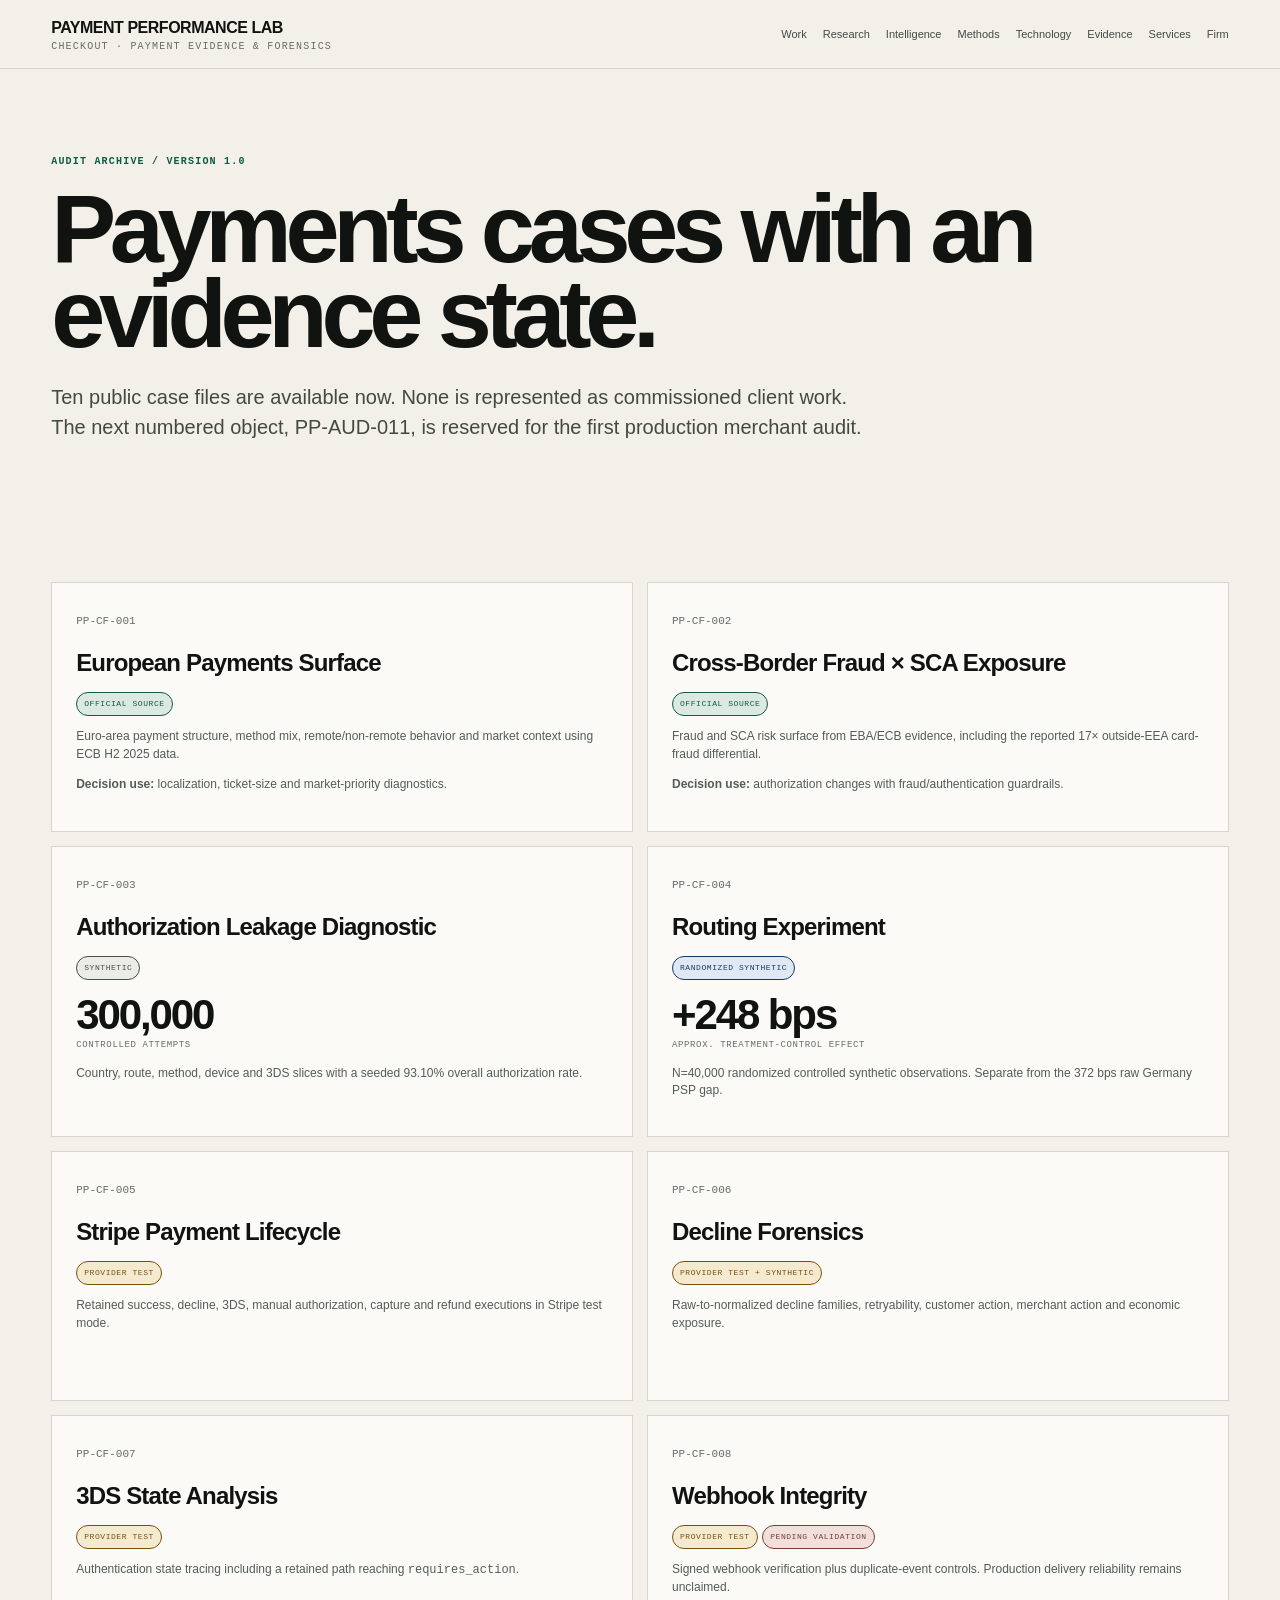
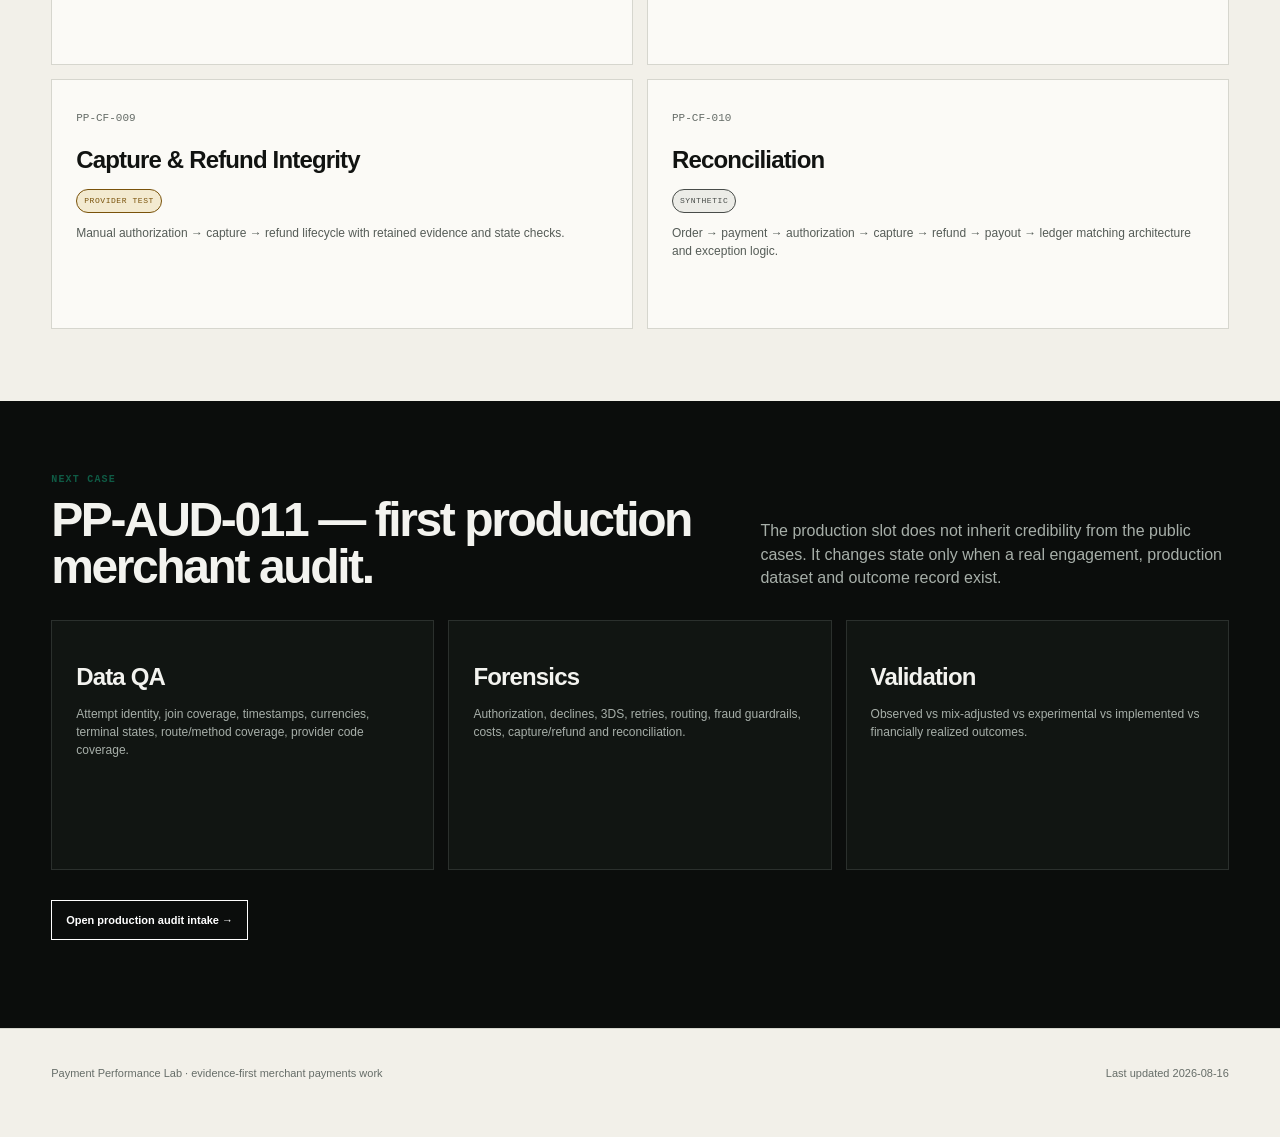
==== audits.html @ 0ae93408 "add public audit archive" ====
<!doctype html><html lang="en"><head><meta charset="utf-8"><meta name="viewport" content="width=device-width,initial-scale=1"><title>Audit Archive — Payment Performance Lab</title><link rel="stylesheet" href="assets/site.css"></head><body><header class="top"><div class="shell"><a class="brand" href="index.html">PAYMENT PERFORMANCE LAB<small>CHECKOUT · PAYMENT EVIDENCE & FORENSICS</small></a><nav class="nav"><a href="audits.html">Work</a><a href="research.html">Research</a><a href="intelligence.html">Intelligence</a><a href="methods.html">Methods</a><a href="technology.html">Technology</a><a href="evidence.html">Evidence</a><a href="services.html">Services</a><a href="firm.html">Firm</a></nav></div></header><main><section class="hero shell"><div class="eyebrow">Audit archive / version 1.0</div><h1>Payments cases with an evidence state.</h1><p>Ten public case files are available now. None is represented as commissioned client work. The next numbered object, PP-AUD-011, is reserved for the first production merchant audit.</p></section><section class="section"><div class="shell"><div class="grid2"><article class="card"><span class="case-id">PP-CF-001</span><h3>European Payments Surface</h3><span class="tag official">OFFICIAL SOURCE</span><p>Euro-area payment structure, method mix, remote/non-remote behavior and market context using ECB H2 2025 data.</p><p><b>Decision use:</b> localization, ticket-size and market-priority diagnostics.</p></article><article class="card"><span class="case-id">PP-CF-002</span><h3>Cross-Border Fraud × SCA Exposure</h3><span class="tag official">OFFICIAL SOURCE</span><p>Fraud and SCA risk surface from EBA/ECB evidence, including the reported 17× outside-EEA card-fraud differential.</p><p><b>Decision use:</b> authorization changes with fraud/authentication guardrails.</p></article><article class="card"><span class="case-id">PP-CF-003</span><h3>Authorization Leakage Diagnostic</h3><span class="tag synthetic">SYNTHETIC</span><div class="metric">300,000</div><div class="meta">controlled attempts</div><p>Country, route, method, device and 3DS slices with a seeded 93.10% overall authorization rate.</p></article><article class="card"><span class="case-id">PP-CF-004</span><h3>Routing Experiment</h3><span class="tag randomized">RANDOMIZED SYNTHETIC</span><div class="metric">+248 bps</div><div class="meta">approx. treatment-control effect</div><p>N=40,000 randomized controlled synthetic observations. Separate from the 372 bps raw Germany PSP gap.</p></article><article class="card"><span class="case-id">PP-CF-005</span><h3>Stripe Payment Lifecycle</h3><span class="tag provider">PROVIDER TEST</span><p>Retained success, decline, 3DS, manual authorization, capture and refund executions in Stripe test mode.</p></article><article class="card"><span class="case-id">PP-CF-006</span><h3>Decline Forensics</h3><span class="tag provider">PROVIDER TEST + SYNTHETIC</span><p>Raw-to-normalized decline families, retryability, customer action, merchant action and economic exposure.</p></article><article class="card"><span class="case-id">PP-CF-007</span><h3>3DS State Analysis</h3><span class="tag provider">PROVIDER TEST</span><p>Authentication state tracing including a retained path reaching <code>requires_action</code>.</p></article><article class="card"><span class="case-id">PP-CF-008</span><h3>Webhook Integrity</h3><span class="tag provider">PROVIDER TEST</span> <span class="tag pending">PENDING VALIDATION</span><p>Signed webhook verification plus duplicate-event controls. Production delivery reliability remains unclaimed.</p></article><article class="card"><span class="case-id">PP-CF-009</span><h3>Capture & Refund Integrity</h3><span class="tag provider">PROVIDER TEST</span><p>Manual authorization → capture → refund lifecycle with retained evidence and state checks.</p></article><article class="card"><span class="case-id">PP-CF-010</span><h3>Reconciliation</h3><span class="tag synthetic">SYNTHETIC</span><p>Order → payment → authorization → capture → refund → payout → ledger matching architecture and exception logic.</p></article></div></div></section><section class="section dark"><div class="shell"><div class="section-head"><div><div class="eyebrow">Next case</div><h2>PP-AUD-011 — first production merchant audit.</h2></div><p>The production slot does not inherit credibility from the public cases. It changes state only when a real engagement, production dataset and outcome record exist.</p></div><div class="grid3"><article class="card"><h3>Data QA</h3><p>Attempt identity, join coverage, timestamps, currencies, terminal states, route/method coverage, provider code coverage.</p></article><article class="card"><h3>Forensics</h3><p>Authorization, declines, 3DS, retries, routing, fraud guardrails, costs, capture/refund and reconciliation.</p></article><article class="card"><h3>Validation</h3><p>Observed vs mix-adjusted vs experimental vs implemented vs financially realized outcomes.</p></article></div><p style="margin-top:24px"><a class="button" style="border-color:white;color:white" href="PRODUCTION_AUDIT_INTAKE.md">Open production audit intake →</a></p></div></section></main><footer class="footer"><div class="shell"><span>Payment Performance Lab · evidence-first merchant payments work</span><span>Last updated 2026-08-16</span></div></footer></body></html>
---- assets/site.css ----
:root{--bg:#f2f0e9;--paper:#fbfaf6;--ink:#111311;--muted:#666d68;--line:#d6d6ce;--green:#0f5b45;--green2:#dce9e2;--blue:#173b66;--blue2:#dfe8f3;--amber:#79520a;--amber2:#f3ead0;--red:#783e36;--red2:#f1dfdc;--black:#0b0d0c}*{box-sizing:border-box}html{scroll-behavior:smooth}body{margin:0;background:var(--bg);color:var(--ink);font-family:Arial,Helvetica,sans-serif;line-height:1.48}a{color:inherit}.shell{width:min(1240px,92vw);margin:auto}.mono,.tag,.eyebrow,.meta,th{font-family:"Courier New",Courier,monospace}.top{position:sticky;top:0;z-index:20;background:rgba(242,240,233,.95);backdrop-filter:blur(12px);border-bottom:1px solid var(--line)}.top .shell{min-height:68px;display:flex;align-items:center;justify-content:space-between;gap:20px}.brand{text-decoration:none;font-weight:800;letter-spacing:-.03em}.brand small{display:block;font:10px "Courier New",monospace;letter-spacing:.12em;color:var(--muted);margin-top:2px}.nav{display:flex;gap:16px;align-items:center;flex-wrap:wrap}.nav a{font-size:11px;text-decoration:none;color:#444a46}.nav a:hover{text-decoration:underline}.hero{padding:86px 0 48px}.eyebrow{font-size:10px;letter-spacing:.12em;text-transform:uppercase;color:var(--green);font-weight:700}.hero h1{font-size:clamp(52px,7.6vw,104px);line-height:.88;letter-spacing:-.065em;margin:16px 0 26px;max-width:1050px}.hero p{max-width:820px;font-size:20px;color:#434944}.button{display:inline-block;border:1px solid var(--ink);padding:11px 14px;text-decoration:none;font-size:11px;font-weight:700;margin:6px 8px 0 0}.button.dark{background:var(--ink);color:white}.section{padding:72px 0}.section-head{display:grid;grid-template-columns:1fr .7fr;gap:40px;align-items:end;margin-bottom:30px}.section-head h2{font-size:48px;line-height:.98;letter-spacing:-.05em;margin:8px 0 0}.section-head p{margin:0;color:var(--muted)}.score{display:grid;grid-template-columns:repeat(5,1fr);border:1px solid var(--line);background:var(--paper)}.score article{padding:20px;border-right:1px solid var(--line)}.score article:last-child{border-right:0}.score strong{font-size:28px;display:block;letter-spacing:-.04em}.score span{display:block;font-size:11px;color:var(--muted);margin:4px 0 10px}.tag{display:inline-flex;border:1px solid currentColor;border-radius:999px;padding:5px 7px;font-size:8px;letter-spacing:.07em;text-transform:uppercase}.official{color:var(--green);background:var(--green2)}.provider{color:var(--amber);background:var(--amber2)}.synthetic{color:#484c49;background:#ecece7}.randomized{color:var(--blue);background:var(--blue2)}.pending{color:var(--red);background:var(--red2)}.grid2{display:grid;grid-template-columns:repeat(2,1fr);gap:14px}.grid3{display:grid;grid-template-columns:repeat(3,1fr);gap:14px}.card{border:1px solid var(--line);background:var(--paper);padding:24px;min-height:250px}.card h3{font-size:24px;letter-spacing:-.035em;margin:14px 0 9px}.card p,.card li{font-size:12px;color:#555c57}.card ul{padding-left:17px}.case-id{font:11px "Courier New",monospace;color:var(--muted)}.metric{font-size:42px;letter-spacing:-.05em;font-weight:800;line-height:1;margin:14px 0 3px}.meta{font-size:9px;color:var(--muted);text-transform:uppercase;letter-spacing:.07em}.dark{background:var(--black);color:#f3f3ef}.dark .section-head p,.dark p,.dark li{color:#a7afa9}.dark .card{background:#111512;border-color:#2b302d}.table-wrap{overflow:auto;border:1px solid var(--line);background:var(--paper)}table{border-collapse:collapse;width:100%;min-width:820px}th,td{padding:13px;border-bottom:1px solid var(--line);text-align:left;vertical-align:top;font-size:11px}th{font-size:9px;letter-spacing:.08em;background:#efeee8;color:var(--muted)}.footer{padding:36px 0 56px;border-top:1px solid var(--line);font-size:11px;color:var(--muted)}.footer .shell{display:flex;justify-content:space-between;gap:20px;flex-wrap:wrap}@media(max-width:900px){.section-head,.grid2,.grid3{grid-template-columns:1fr}.score{grid-template-columns:repeat(2,1fr)}.nav{display:none}}@media(max-width:560px){.score{grid-template-columns:1fr}.hero h1{font-size:56px}.section-head h2{font-size:38px}}
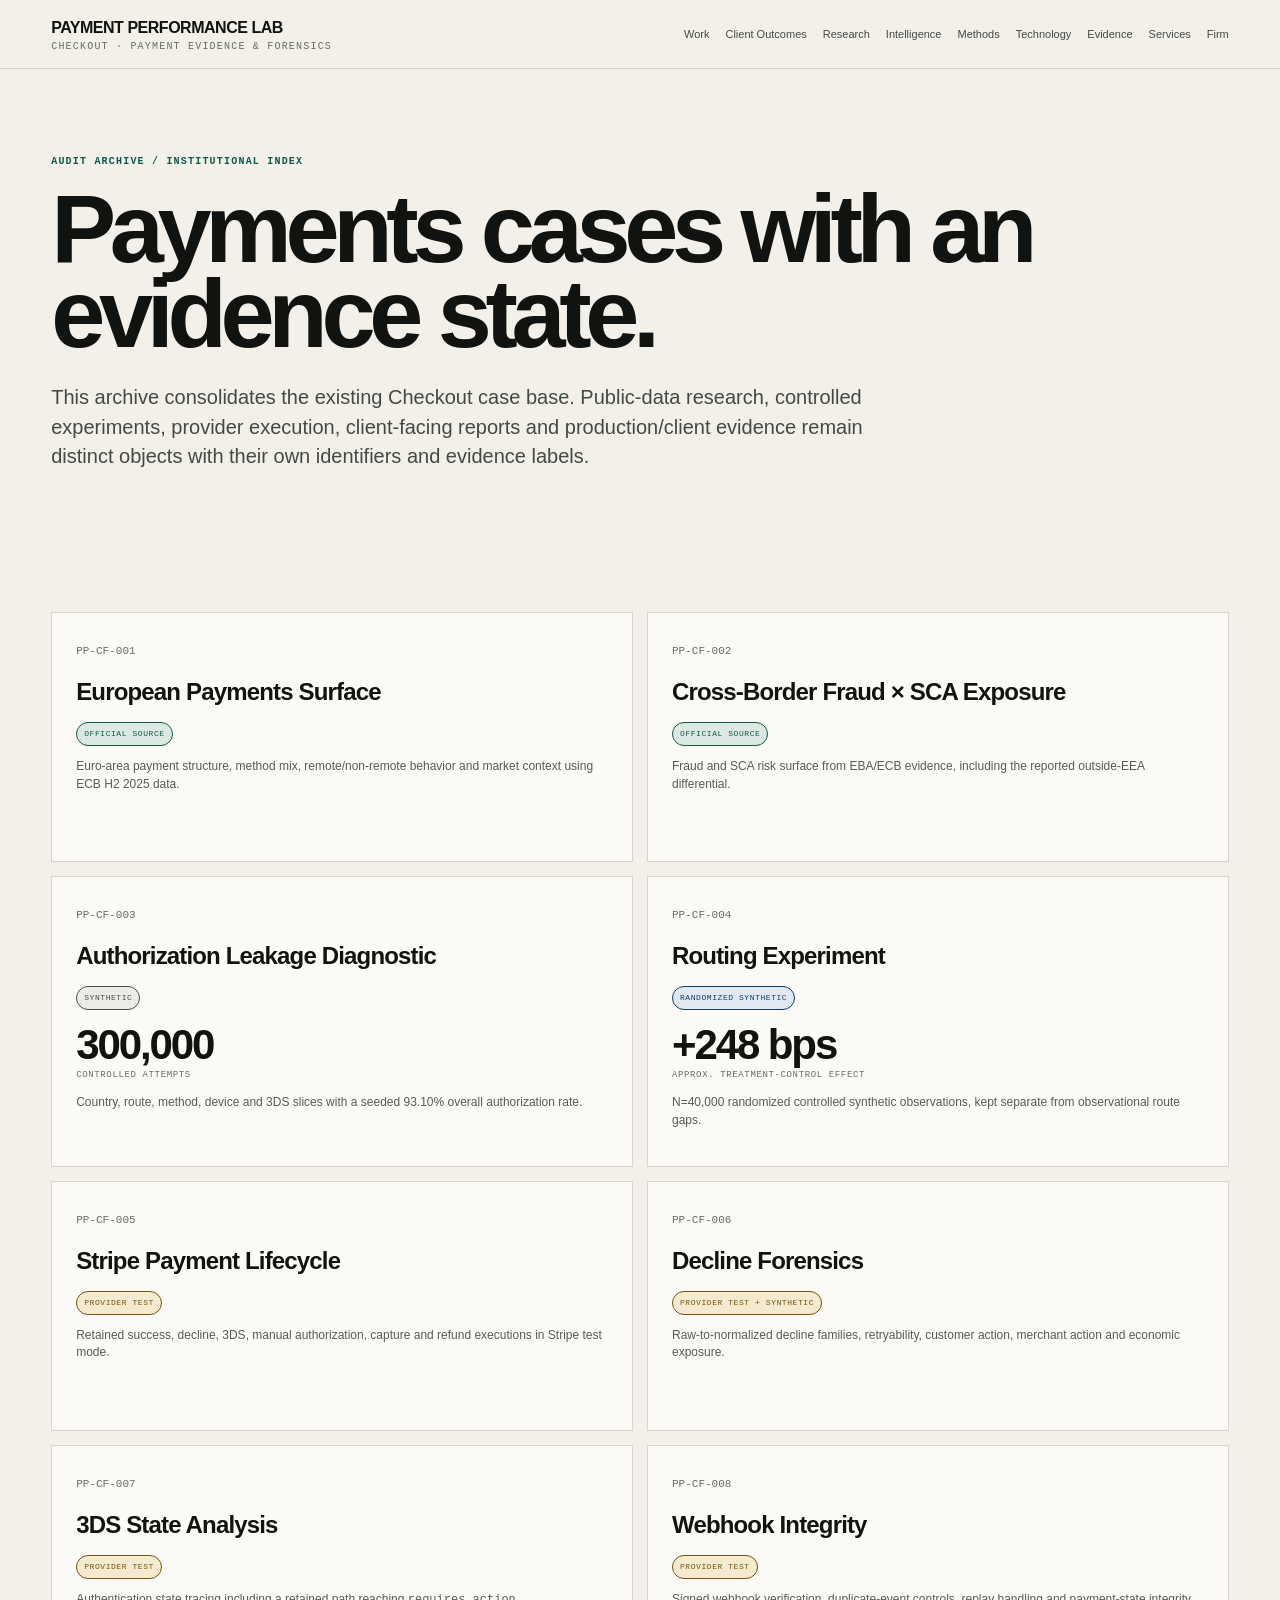
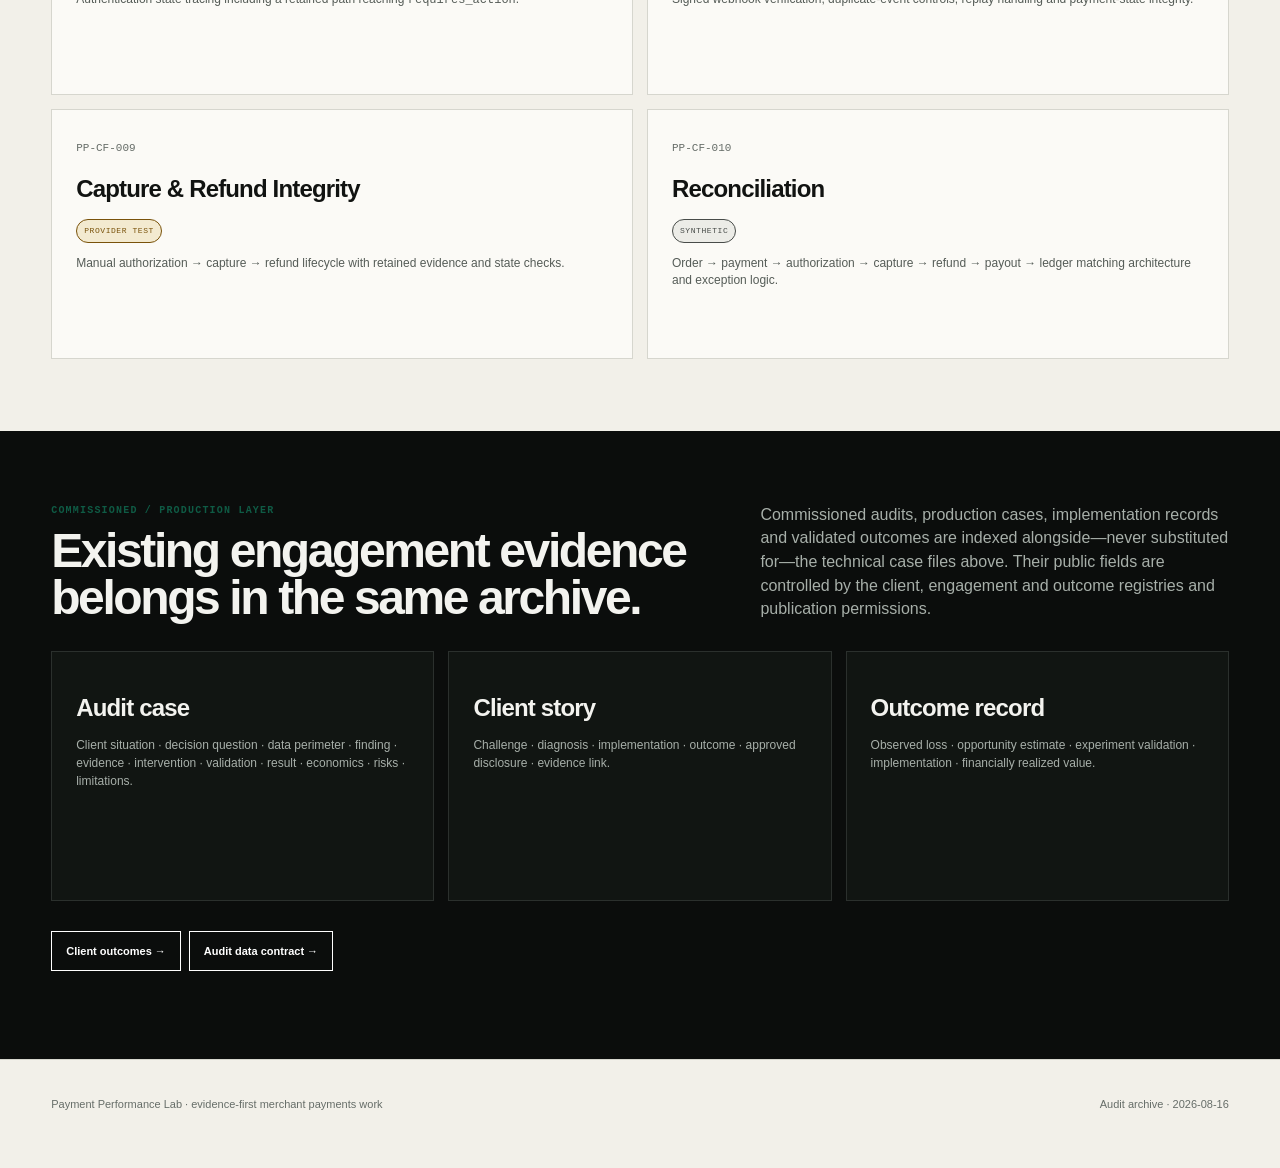
==== commit 432f883d: "remove first-production placeholder from audit archive" ====
--- a/audits.html
+++ b/audits.html
@@ -1 +1 @@
-<!doctype html><html lang="en"><head><meta charset="utf-8"><meta name="viewport" content="width=device-width,initial-scale=1"><title>Audit Archive — Payment Performance Lab</title><link rel="stylesheet" href="assets/site.css"></head><body><header class="top"><div class="shell"><a class="brand" href="index.html">PAYMENT PERFORMANCE LAB<small>CHECKOUT · PAYMENT EVIDENCE & FORENSICS</small></a><nav class="nav"><a href="audits.html">Work</a><a href="research.html">Research</a><a href="intelligence.html">Intelligence</a><a href="methods.html">Methods</a><a href="technology.html">Technology</a><a href="evidence.html">Evidence</a><a href="services.html">Services</a><a href="firm.html">Firm</a></nav></div></header><main><section class="hero shell"><div class="eyebrow">Audit archive / version 1.0</div><h1>Payments cases with an evidence state.</h1><p>Ten public case files are available now. None is represented as commissioned client work. The next numbered object, PP-AUD-011, is reserved for the first production merchant audit.</p></section><section class="section"><div class="shell"><div class="grid2"><article class="card"><span class="case-id">PP-CF-001</span><h3>European Payments Surface</h3><span class="tag official">OFFICIAL SOURCE</span><p>Euro-area payment structure, method mix, remote/non-remote behavior and market context using ECB H2 2025 data.</p><p><b>Decision use:</b> localization, ticket-size and market-priority diagnostics.</p></article><article class="card"><span class="case-id">PP-CF-002</span><h3>Cross-Border Fraud × SCA Exposure</h3><span class="tag official">OFFICIAL SOURCE</span><p>Fraud and SCA risk surface from EBA/ECB evidence, including the reported 17× outside-EEA card-fraud differential.</p><p><b>Decision use:</b> authorization changes with fraud/authentication guardrails.</p></article><article class="card"><span class="case-id">PP-CF-003</span><h3>Authorization Leakage Diagnostic</h3><span class="tag synthetic">SYNTHETIC</span><div class="metric">300,000</div><div class="meta">controlled attempts</div><p>Country, route, method, device and 3DS slices with a seeded 93.10% overall authorization rate.</p></article><article class="card"><span class="case-id">PP-CF-004</span><h3>Routing Experiment</h3><span class="tag randomized">RANDOMIZED SYNTHETIC</span><div class="metric">+248 bps</div><div class="meta">approx. treatment-control effect</div><p>N=40,000 randomized controlled synthetic observations. Separate from the 372 bps raw Germany PSP gap.</p></article><article class="card"><span class="case-id">PP-CF-005</span><h3>Stripe Payment Lifecycle</h3><span class="tag provider">PROVIDER TEST</span><p>Retained success, decline, 3DS, manual authorization, capture and refund executions in Stripe test mode.</p></article><article class="card"><span class="case-id">PP-CF-006</span><h3>Decline Forensics</h3><span class="tag provider">PROVIDER TEST + SYNTHETIC</span><p>Raw-to-normalized decline families, retryability, customer action, merchant action and economic exposure.</p></article><article class="card"><span class="case-id">PP-CF-007</span><h3>3DS State Analysis</h3><span class="tag provider">PROVIDER TEST</span><p>Authentication state tracing including a retained path reaching <code>requires_action</code>.</p></article><article class="card"><span class="case-id">PP-CF-008</span><h3>Webhook Integrity</h3><span class="tag provider">PROVIDER TEST</span> <span class="tag pending">PENDING VALIDATION</span><p>Signed webhook verification plus duplicate-event controls. Production delivery reliability remains unclaimed.</p></article><article class="card"><span class="case-id">PP-CF-009</span><h3>Capture & Refund Integrity</h3><span class="tag provider">PROVIDER TEST</span><p>Manual authorization → capture → refund lifecycle with retained evidence and state checks.</p></article><article class="card"><span class="case-id">PP-CF-010</span><h3>Reconciliation</h3><span class="tag synthetic">SYNTHETIC</span><p>Order → payment → authorization → capture → refund → payout → ledger matching architecture and exception logic.</p></article></div></div></section><section class="section dark"><div class="shell"><div class="section-head"><div><div class="eyebrow">Next case</div><h2>PP-AUD-011 — first production merchant audit.</h2></div><p>The production slot does not inherit credibility from the public cases. It changes state only when a real engagement, production dataset and outcome record exist.</p></div><div class="grid3"><article class="card"><h3>Data QA</h3><p>Attempt identity, join coverage, timestamps, currencies, terminal states, route/method coverage, provider code coverage.</p></article><article class="card"><h3>Forensics</h3><p>Authorization, declines, 3DS, retries, routing, fraud guardrails, costs, capture/refund and reconciliation.</p></article><article class="card"><h3>Validation</h3><p>Observed vs mix-adjusted vs experimental vs implemented vs financially realized outcomes.</p></article></div><p style="margin-top:24px"><a class="button" style="border-color:white;color:white" href="PRODUCTION_AUDIT_INTAKE.md">Open production audit intake →</a></p></div></section></main><footer class="footer"><div class="shell"><span>Payment Performance Lab · evidence-first merchant payments work</span><span>Last updated 2026-08-16</span></div></footer></body></html>+<!doctype html><html lang="en"><head><meta charset="utf-8"><meta name="viewport" content="width=device-width,initial-scale=1"><title>Audit Archive — Payment Performance Lab</title><link rel="stylesheet" href="assets/site.css"></head><body><header class="top"><div class="shell"><a class="brand" href="index.html">PAYMENT PERFORMANCE LAB<small>CHECKOUT · PAYMENT EVIDENCE & FORENSICS</small></a><nav class="nav"><a href="audits.html">Work</a><a href="outcomes.html">Client Outcomes</a><a href="research.html">Research</a><a href="intelligence.html">Intelligence</a><a href="methods.html">Methods</a><a href="technology.html">Technology</a><a href="evidence.html">Evidence</a><a href="services.html">Services</a><a href="firm.html">Firm</a></nav></div></header><main><section class="hero shell"><div class="eyebrow">Audit archive / institutional index</div><h1>Payments cases with an evidence state.</h1><p>This archive consolidates the existing Checkout case base. Public-data research, controlled experiments, provider execution, client-facing reports and production/client evidence remain distinct objects with their own identifiers and evidence labels.</p></section><section class="section"><div class="shell"><div class="grid2"><article class="card"><span class="case-id">PP-CF-001</span><h3>European Payments Surface</h3><span class="tag official">OFFICIAL SOURCE</span><p>Euro-area payment structure, method mix, remote/non-remote behavior and market context using ECB H2 2025 data.</p></article><article class="card"><span class="case-id">PP-CF-002</span><h3>Cross-Border Fraud × SCA Exposure</h3><span class="tag official">OFFICIAL SOURCE</span><p>Fraud and SCA risk surface from EBA/ECB evidence, including the reported outside-EEA differential.</p></article><article class="card"><span class="case-id">PP-CF-003</span><h3>Authorization Leakage Diagnostic</h3><span class="tag synthetic">SYNTHETIC</span><div class="metric">300,000</div><div class="meta">controlled attempts</div><p>Country, route, method, device and 3DS slices with a seeded 93.10% overall authorization rate.</p></article><article class="card"><span class="case-id">PP-CF-004</span><h3>Routing Experiment</h3><span class="tag randomized">RANDOMIZED SYNTHETIC</span><div class="metric">+248 bps</div><div class="meta">approx. treatment-control effect</div><p>N=40,000 randomized controlled synthetic observations, kept separate from observational route gaps.</p></article><article class="card"><span class="case-id">PP-CF-005</span><h3>Stripe Payment Lifecycle</h3><span class="tag provider">PROVIDER TEST</span><p>Retained success, decline, 3DS, manual authorization, capture and refund executions in Stripe test mode.</p></article><article class="card"><span class="case-id">PP-CF-006</span><h3>Decline Forensics</h3><span class="tag provider">PROVIDER TEST + SYNTHETIC</span><p>Raw-to-normalized decline families, retryability, customer action, merchant action and economic exposure.</p></article><article class="card"><span class="case-id">PP-CF-007</span><h3>3DS State Analysis</h3><span class="tag provider">PROVIDER TEST</span><p>Authentication state tracing including a retained path reaching <code>requires_action</code>.</p></article><article class="card"><span class="case-id">PP-CF-008</span><h3>Webhook Integrity</h3><span class="tag provider">PROVIDER TEST</span><p>Signed webhook verification, duplicate-event controls, replay handling and payment-state integrity.</p></article><article class="card"><span class="case-id">PP-CF-009</span><h3>Capture & Refund Integrity</h3><span class="tag provider">PROVIDER TEST</span><p>Manual authorization → capture → refund lifecycle with retained evidence and state checks.</p></article><article class="card"><span class="case-id">PP-CF-010</span><h3>Reconciliation</h3><span class="tag synthetic">SYNTHETIC</span><p>Order → payment → authorization → capture → refund → payout → ledger matching architecture and exception logic.</p></article></div></div></section><section class="section dark"><div class="shell"><div class="section-head"><div><div class="eyebrow">Commissioned / production layer</div><h2>Existing engagement evidence belongs in the same archive.</h2></div><p>Commissioned audits, production cases, implementation records and validated outcomes are indexed alongside—never substituted for—the technical case files above. Their public fields are controlled by the client, engagement and outcome registries and publication permissions.</p></div><div class="grid3"><article class="card"><h3>Audit case</h3><p>Client situation · decision question · data perimeter · finding · evidence · intervention · validation · result · economics · risks · limitations.</p></article><article class="card"><h3>Client story</h3><p>Challenge · diagnosis · implementation · outcome · approved disclosure · evidence link.</p></article><article class="card"><h3>Outcome record</h3><p>Observed loss · opportunity estimate · experiment validation · implementation · financially realized value.</p></article></div><p style="margin-top:24px"><a class="button" style="border-color:white;color:white" href="outcomes.html">Client outcomes →</a><a class="button" style="border-color:white;color:white" href="PRODUCTION_AUDIT_INTAKE.md">Audit data contract →</a></p></div></section></main><footer class="footer"><div class="shell"><span>Payment Performance Lab · evidence-first merchant payments work</span><span>Audit archive · 2026-08-16</span></div></footer></body></html>
